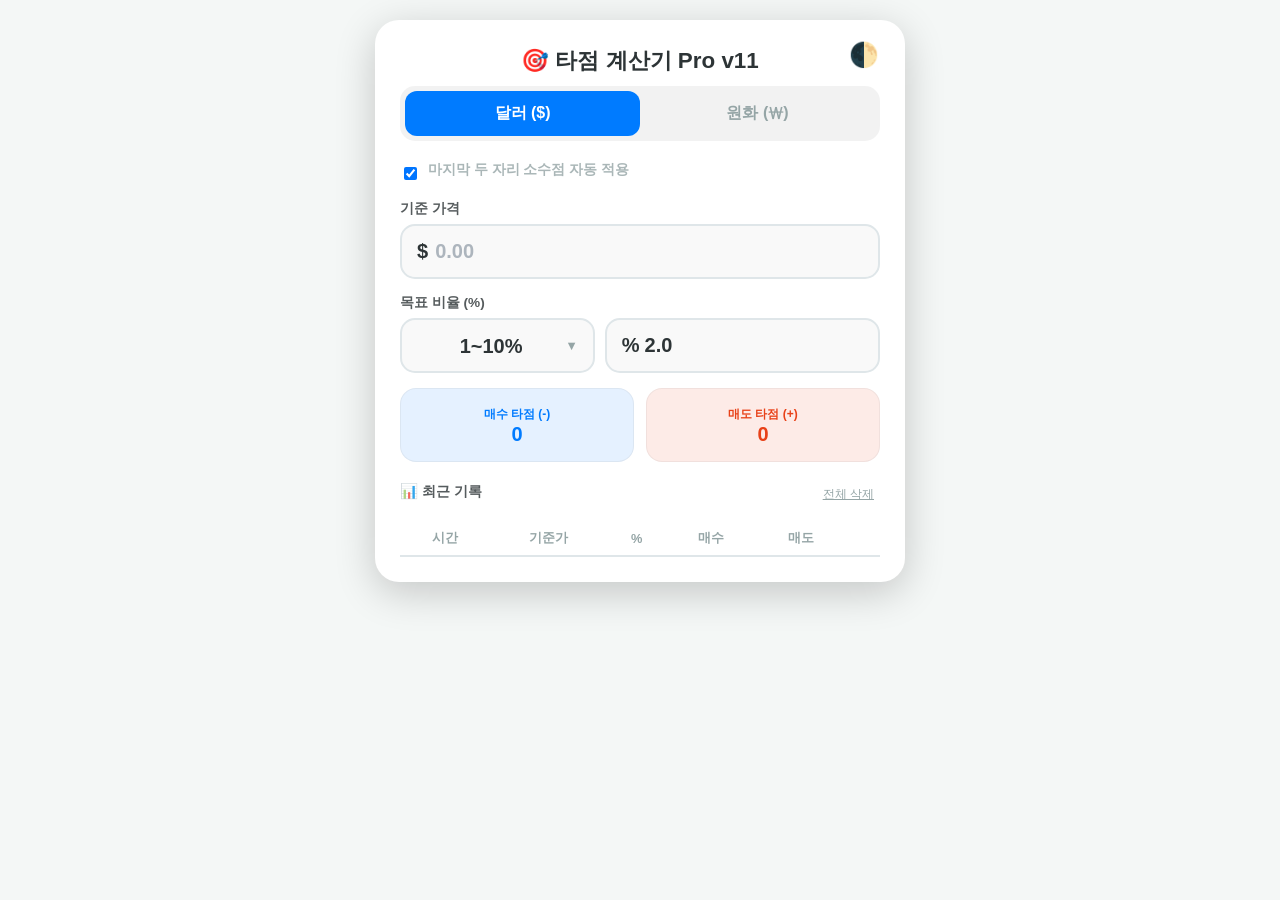
==== index.html @ 5ae85279 "Update and rename calc.html to index.html" ====
<!DOCTYPE html>
<html lang="ko">
<head>
    <meta charset="UTF-8">
    <meta name="viewport" content="width=device-width, initial-scale=1.0">
    <title>주식 타점 계산기</title>
    <style>
        :root {
            --bg: #f4f7f6; --card: #ffffff; --primary: #2d3436; 
            --input-border: #dfe6e9; --buy: #007bff; --sell: #e84118; --gray: #95a5a6;
            --ghost: #adb5bd; --select-bg: #ffffff;
        }
        .dark-mode {
            --bg: #1a1a1a; --card: #2d2d2d; --primary: #ecf0f1; 
            --input-border: #444; --buy: #3498db; --sell: #ff7675; --gray: #888;
            --ghost: #666; --select-bg: #3d3d3d;
        }

        body { font-family: 'Pretendard', sans-serif; background: var(--bg); margin: 0; padding: 20px; display: flex; justify-content: center; color: var(--primary); transition: 0.3s; }
        .container { background: var(--card); padding: 25px; border-radius: 24px; box-shadow: 0 10px 40px rgba(0,0,0,0.2); width: 100%; max-width: 480px; position: relative; }
        
        .theme-switch { position: absolute; top: 20px; right: 20px; cursor: pointer; font-size: 1.5rem; background: none; border: none; z-index: 10; }
        h2 { text-align: center; margin: 0 0 10px 0; font-size: 1.4rem; }
        
        .currency-toggle { display: flex; background: rgba(128,128,128,0.1); padding: 5px; border-radius: 15px; margin-bottom: 20px; }
        .currency-toggle button { flex: 1; border: none; padding: 12px; border-radius: 12px; cursor: pointer; font-weight: bold; font-size: 1rem; color: var(--gray); background: transparent; }
        .active-usd { background: var(--buy) !important; color: white !important; }
        .active-krw { background: var(--sell) !important; color: white !important; }

        .input-group { margin-bottom: 15px; }
        label { display: block; margin-bottom: 6px; font-weight: 700; font-size: 0.85rem; opacity: 0.8; }
        
        /* 통합 필드 디자인 (커서 클릭 유도) */
        .field-wrapper { display: flex; align-items: center; background: rgba(128,128,128,0.05); border: 2px solid var(--input-border); border-radius: 15px; padding: 0 15px; height: 55px; box-sizing: border-box; cursor: text; transition: 0.2s; }
        .field-wrapper:focus-within { border-color: var(--buy); background: rgba(0,123,255,0.05); }
        
        /* 초정밀 클린 입력창 */
        .clean-input { border: none; background: transparent; outline: none; color: var(--primary); font-family: inherit; font-size: 1.25rem; font-weight: 600; padding: 0; margin: 0; height: 100%; box-sizing: border-box; caret-color: var(--buy); }
        .clean-input[type="number"]::-webkit-outer-spin-button, .clean-input[type="number"]::-webkit-inner-spin-button { -webkit-appearance: none; margin: 0; }
        .clean-input[type="number"] { -moz-appearance: textfield; }
        select.clean-input { cursor: pointer; appearance: none; -webkit-appearance: none; }
        select.clean-input option { background-color: var(--select-bg); color: var(--primary); }

        /* 고스트 텍스트 (입력값과 폰트 속성 동일화) */
        .ghost-text { color: var(--ghost); font-weight: 600; font-size: 1.25rem; pointer-events: none; }
        .option-group { display: flex; align-items: center; gap: 8px; margin-bottom: 15px; font-size: 0.85rem; color: var(--gray); }

        .results { margin-top: 15px; display: grid; grid-template-columns: 1fr 1fr; gap: 12px; }
        .res-box { padding: 15px; border-radius: 16px; text-align: center; border: 1px solid rgba(128,128,128,0.1); }
        .buy-box { background: rgba(0, 123, 255, 0.1); color: var(--buy); }
        .sell-box { background: rgba(232, 65, 24, 0.1); color: var(--sell); }
        .res-value { font-size: 1.25rem; font-weight: 800; display: block; }
        
        .history-table { width: 100%; border-collapse: collapse; font-size: 0.8rem; margin-top: 15px; }
        .history-table th { border-bottom: 2px solid var(--input-border); padding: 8px; color: var(--gray); }
        .history-table td { padding: 10px 4px; border-bottom: 1px solid var(--input-border); text-align: center; }
        .btn-del { color: var(--sell); cursor: pointer; border: none; background: none; font-size: 1.1rem; font-weight: bold;}
    </style>
</head>
<body>

<div class="container">
    <button class="theme-switch" onclick="toggleTheme()">🌓</button>
    <h2>🎯 타점 계산기 Pro v11</h2>
    
    <div class="currency-toggle">
        <button id="btnUSD" class="active-usd" onclick="setCurrency('USD')">달러 ($)</button>
        <button id="btnKRW" onclick="setCurrency('KRW')">원화 (₩)</button>
    </div>

    <div id="usdOption" class="option-group">
        <input type="checkbox" id="autoDecimal" checked onchange="handleInput()">
        <label for="autoDecimal" style="cursor:pointer;">마지막 두 자리 소수점 자동 적용</label>
    </div>

    <div class="input-group">
        <label>기준 가격</label>
        <div class="field-wrapper" onclick="document.getElementById('basePrice').focus()">
            <span id="priceSymbol" style="font-weight:800; margin-right:5px; font-size:1.25rem;">$</span>
            <input type="text" inputmode="decimal" id="basePrice" class="clean-input" style="width: 2px;" oninput="handleInput()" onkeydown="handlePriceKey(event)">
            <span id="ghostText" class="ghost-text">0.00</span>
        </div>
    </div>

    <div class="input-group">
        <label>목표 비율 (%)</label>
        <div style="display: flex; gap: 10px;">
            <div class="field-wrapper" style="flex: 1;">
                <select id="percentSelect" class="clean-input" style="width: 100%; text-align:center;" onchange="syncPercent(this.value)">
                    <option value="">1~10%</option>
                    <script>for(let i=1; i<=10; i++) document.write(`<option value="${i}">${i}%</option>`);</script>
                </select>
                <span style="pointer-events:none; font-size:0.8rem; color:var(--gray);">▼</span>
            </div>
            <div class="field-wrapper" style="flex: 1.5;" onclick="document.getElementById('percentInput').focus()">
                <span style="font-weight:800; margin-right:5px; font-size:1.25rem;">%</span>
                <input type="number" id="percentInput" value="2.0" step="1" class="clean-input" style="width: 100%;" onkeydown="handleEnter(event)">
            </div>
        </div>
    </div>

    <div class="results">
        <div class="res-box buy-box">
            <span style="font-size:0.75rem; font-weight:600;">매수 타점 (-)</span>
            <span id="buyVal" class="res-value">0</span>
        </div>
        <div class="res-box sell-box">
            <span style="font-size:0.75rem; font-weight:600;">매도 타점 (+)</span>
            <span id="sellVal" class="res-value">0</span>
        </div>
    </div>

    <div class="history-section" style="margin-top:20px;">
        <div style="display:flex; justify-content: space-between; align-items:center;">
            <label style="font-weight:700; font-size:0.9rem;">📊 최근 기록</label>
            <button onclick="clearAllHistory()" style="background:none; border:none; color:var(--gray); cursor:pointer; font-size:0.75rem; text-decoration:underline;">전체 삭제</button>
        </div>
        <table class="history-table">
            <thead>
                <tr><th>시간</th><th>기준가</th><th>%</th><th>매수</th><th>매도</th><th></th></tr>
            </thead>
            <tbody id="historyBody"></tbody>
        </table>
    </div>
</div>

<script>
    let currency = 'USD';

    function toggleTheme() { document.body.classList.toggle('dark-mode'); }

    function setCurrency(type) {
        currency = type;
        document.getElementById('btnUSD').className = type === 'USD' ? 'active-usd' : '';
        document.getElementById('btnKRW').className = type === 'KRW' ? 'active-krw' : '';
        document.getElementById('priceSymbol').innerText = type === 'USD' ? '$' : '₩';
        document.getElementById('usdOption').style.display = type === 'USD' ? 'flex' : 'none';
        
        document.getElementById('basePrice').value = '';
        handleInput();
        document.getElementById('basePrice').focus();
    }

    // [핵심] 빈 공간 제거 및 초정밀 너비 조절 로직
    function handleInput() {
        let el = document.getElementById('basePrice');
        let ghostEl = document.getElementById('ghostText');
        let autoDec = document.getElementById('autoDecimal') ? document.getElementById('autoDecimal').checked : false;

        let val = el.value.replace(/[^0-9.]/g, '');
        const dotParts = val.split('.');
        if (dotParts.length > 2) val = dotParts[0] + '.' + dotParts.slice(1).join('');

        if (currency === 'USD' && autoDec) {
            let justNumbers = val.replace(/\./g, '');
            if (!justNumbers) {
                el.value = '';
                ghostEl.textContent = '0.00';
            } else {
                let num = parseInt(justNumbers, 10);
                el.value = (num / 100).toFixed(2);
                ghostEl.textContent = ''; 
            }
        } else {
            el.value = val;
            if (!val) {
                // 비어있을 때는 예시 텍스트(0.00 또는 0) 세팅
                ghostEl.textContent = (currency === 'USD') ? '0.00' : '0';
            } else {
                if (currency === 'KRW') {
                    ghostEl.textContent = val.endsWith('00') ? "" : (val.endsWith('0') ? "0" : "00");
                } else {
                    if (!val.includes('.')) ghostEl.textContent = ".00";
                    else if (val.endsWith('.')) ghostEl.textContent = "00";
                    else if (val.split('.')[1].length === 1) ghostEl.textContent = "0";
                    else ghostEl.textContent = "";
                }
            }
        }
        
        adjustWidth(el);
    }

    function adjustWidth(el) {
        let span = document.getElementById('widthCalcSpan');
        if(!span) {
            span = document.createElement('span');
            span.id = 'widthCalcSpan';
            span.style.visibility = 'hidden';
            span.style.position = 'absolute';
            span.style.whiteSpace = 'pre';
            span.style.fontFamily = "Pretendard, sans-serif";
            span.style.fontSize = "1.25rem";
            span.style.fontWeight = "600";
            document.body.appendChild(span);
        }
        
        if (!el.value) {
            // 값이 없을 땐 입력창 너비를 커서 크기(2px)로 최소화 -> 고스트가 딱 붙음
            el.style.width = '2px';
        } else {
            span.textContent = el.value;
            // 서브픽셀 단위로 너비 정확히 계산하여 간격 및 커서 어긋남 방지
            el.style.width = Math.ceil(span.getBoundingClientRect().width) + 1 + 'px';
        }
    }

    function syncPercent(val) { if(val) { document.getElementById('percentInput').value = val; addHistory(); } }
    function handlePriceKey(e) { if (e.key === 'Enter') document.getElementById('percentInput').focus(); }
    function handleEnter(e) { 
        if (e.key === 'Enter') { 
            addHistory(); 
            const bp = document.getElementById('basePrice');
            bp.focus(); 
            bp.select();
        } 
    }

    function getTickSize(price) {
        if (currency === 'USD') return 0.01;
        if (price < 2000) return 1; if (price < 5000) return 5; if (price < 20000) return 10;
        if (price < 50000) return 50; if (price < 200000) return 100; if (price < 500000) return 500;
        return 1000;
    }

    function addHistory() {
        let val = document.getElementById('basePrice').value;
        if (!val) return;
        
        let price = parseFloat(val);
        const autoDec = document.getElementById('autoDecimal').checked;

        if (currency === 'KRW' && !val.endsWith('00')) {
            price *= (val.endsWith('0') ? 10 : 100);
        }

        const pct = parseFloat(document.getElementById('percentInput').value);
        const tick = getTickSize(price);
        let buyNum = Math.round((price * (1 - pct / 100)) / tick) * tick;
        let sellNum = Math.round((price * (1 + pct / 100)) / tick) * tick;
        
        const format = currency === 'USD' ? { minimumFractionDigits: 2, maximumFractionDigits: 2 } : { maximumFractionDigits: 0 };
        document.getElementById('buyVal').innerText = buyNum.toLocaleString(undefined, format);
        document.getElementById('sellVal').innerText = sellNum.toLocaleString(undefined, format);

        const record = { id: Date.now(), time: new Date().toLocaleTimeString('ko-KR', {hour12:false, hour:'2-digit', minute:'2-digit'}), price, pct, buy: buyNum.toLocaleString(undefined, format), sell: sellNum.toLocaleString(undefined, format), currency };
        let history = JSON.parse(localStorage.getItem('stockHistory') || '[]');
        history.unshift(record);
        if(history.length > 8) history.pop();
        localStorage.setItem('stockHistory', JSON.stringify(history));
        displayHistory();
    }

    function displayHistory() {
        const history = JSON.parse(localStorage.getItem('stockHistory') || '[]');
        document.getElementById('historyBody').innerHTML = history.map(h => `
            <tr>
                <td>${h.time}</td>
                <td>${h.currency==='USD'?'$':'₩'}${h.price.toLocaleString(undefined, h.currency==='USD'?{minimumFractionDigits:2}:{})}</td>
                <td>${h.pct}%</td>
                <td style="font-weight:700; color:var(--buy)">${h.buy}</td>
                <td style="font-weight:700; color:var(--sell)">${h.sell}</td>
                <td><button class="btn-del" onclick="deleteHistory(${h.id})">×</button></td>
            </tr>
        `).join('');
    }

    function deleteHistory(id) {
        let history = JSON.parse(localStorage.getItem('stockHistory') || '[]');
        localStorage.setItem('stockHistory', JSON.stringify(history.filter(h => h.id !== id)));
        displayHistory();
    }

    function clearAllHistory() { if(confirm("기록을 삭제하시겠습니까?")) { localStorage.removeItem('stockHistory'); displayHistory(); } }

    window.onload = () => { displayHistory(); handleInput(); };
    document.querySelectorAll('input').forEach(i => i.addEventListener('focus', function() { this.select(); }));
</script>
</body>
</html>
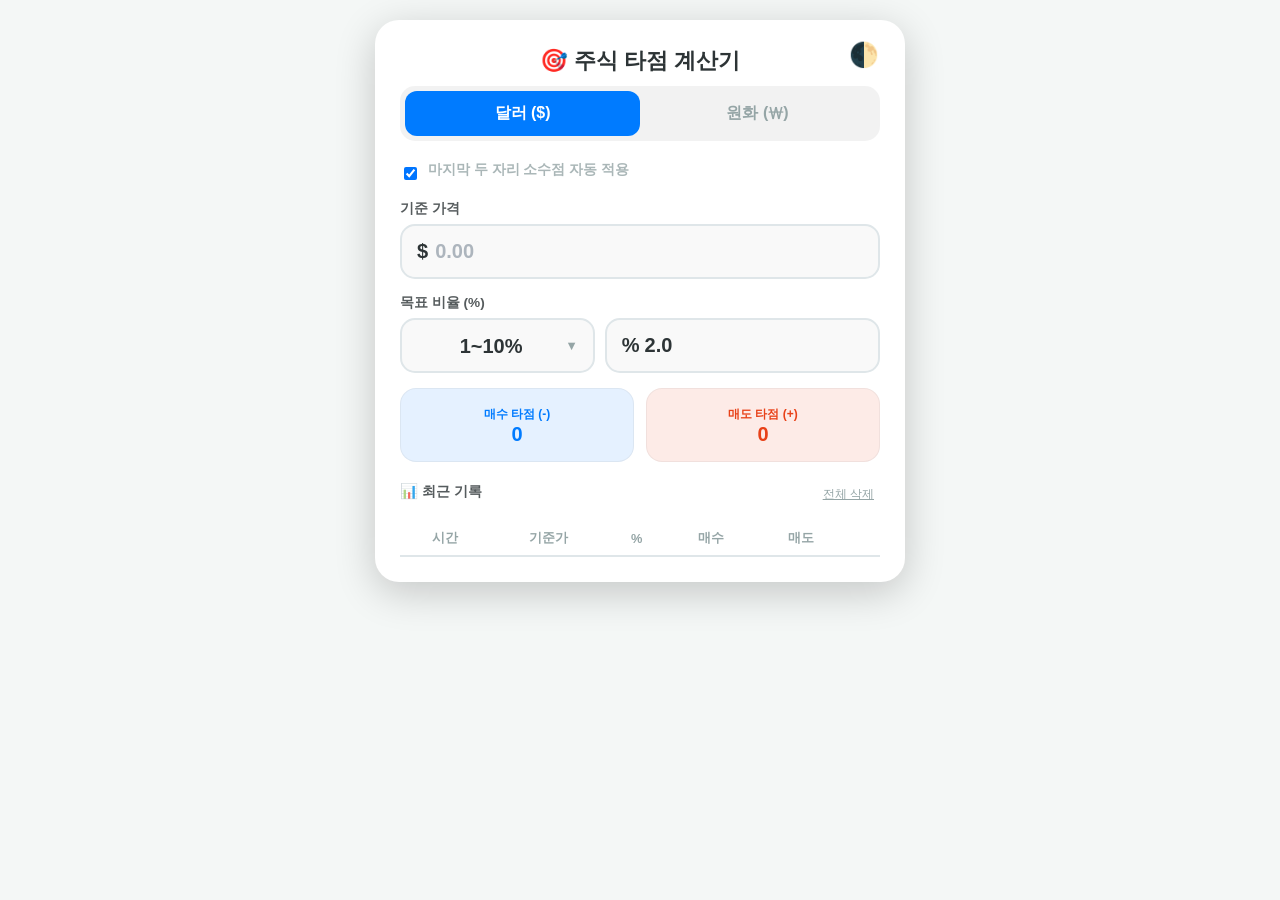
==== commit ad58dba6: "Update index.html" ====
--- a/index.html
+++ b/index.html
@@ -61,7 +61,7 @@
 
 <div class="container">
     <button class="theme-switch" onclick="toggleTheme()">🌓</button>
-    <h2>🎯 타점 계산기 Pro v11</h2>
+    <h2>🎯 주식 타점 계산기 </h2>
     
     <div class="currency-toggle">
         <button id="btnUSD" class="active-usd" onclick="setCurrency('USD')">달러 ($)</button>
@@ -278,3 +278,4 @@
 </script>
 </body>
 </html>
+
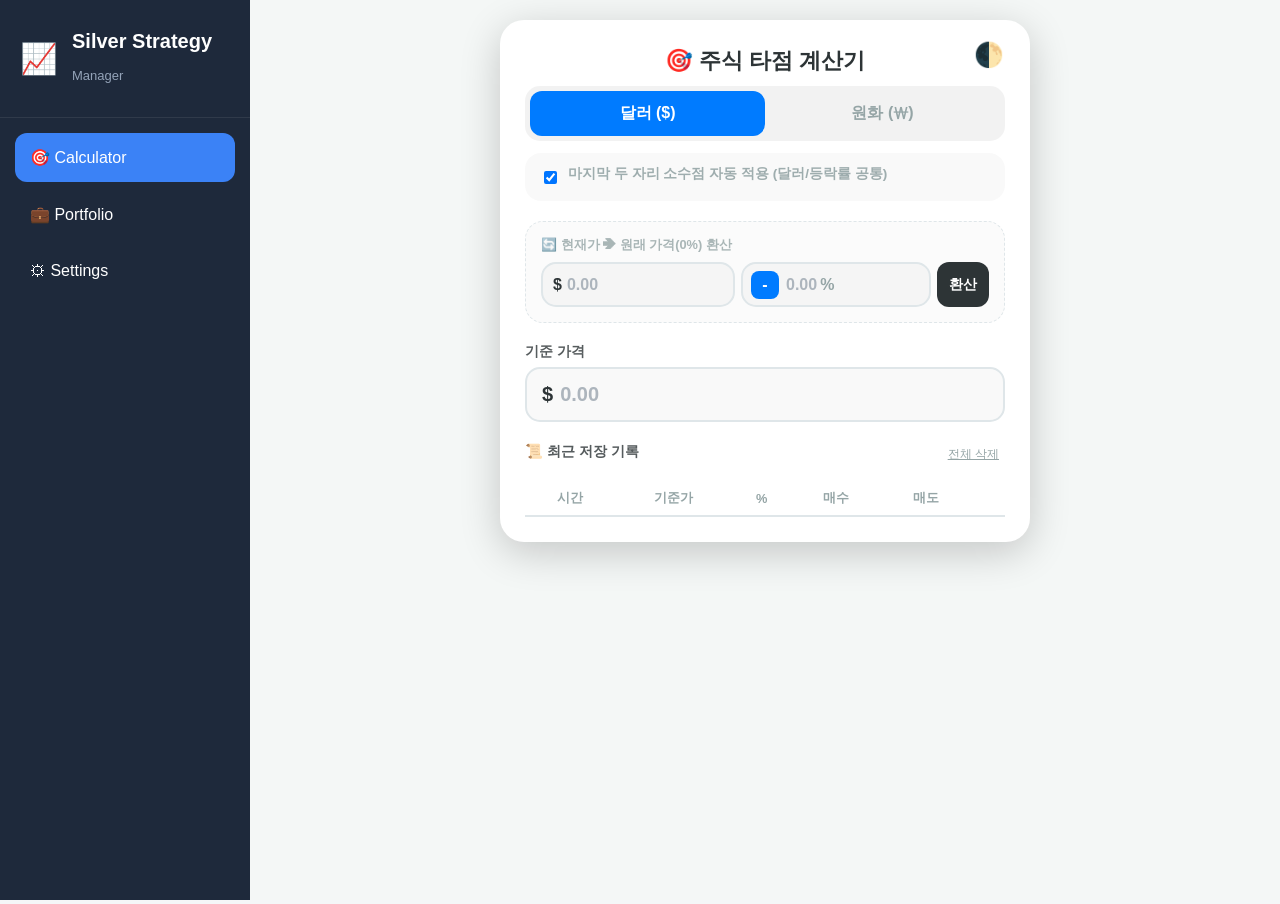
==== commit 5c4bef44: "remove project folder" ====
--- a/index.html
+++ b/index.html
@@ -1,281 +1,65 @@
-<!DOCTYPE html>
-<html lang="ko">
-<head>
-    <meta charset="UTF-8">
-    <meta name="viewport" content="width=device-width, initial-scale=1.0">
-    <title>주식 타점 계산기</title>
-    <style>
-        :root {
-            --bg: #f4f7f6; --card: #ffffff; --primary: #2d3436; 
-            --input-border: #dfe6e9; --buy: #007bff; --sell: #e84118; --gray: #95a5a6;
-            --ghost: #adb5bd; --select-bg: #ffffff;
-        }
-        .dark-mode {
-            --bg: #1a1a1a; --card: #2d2d2d; --primary: #ecf0f1; 
-            --input-border: #444; --buy: #3498db; --sell: #ff7675; --gray: #888;
-            --ghost: #666; --select-bg: #3d3d3d;
-        }
-
-        body { font-family: 'Pretendard', sans-serif; background: var(--bg); margin: 0; padding: 20px; display: flex; justify-content: center; color: var(--primary); transition: 0.3s; }
-        .container { background: var(--card); padding: 25px; border-radius: 24px; box-shadow: 0 10px 40px rgba(0,0,0,0.2); width: 100%; max-width: 480px; position: relative; }
-        
-        .theme-switch { position: absolute; top: 20px; right: 20px; cursor: pointer; font-size: 1.5rem; background: none; border: none; z-index: 10; }
-        h2 { text-align: center; margin: 0 0 10px 0; font-size: 1.4rem; }
-        
-        .currency-toggle { display: flex; background: rgba(128,128,128,0.1); padding: 5px; border-radius: 15px; margin-bottom: 20px; }
-        .currency-toggle button { flex: 1; border: none; padding: 12px; border-radius: 12px; cursor: pointer; font-weight: bold; font-size: 1rem; color: var(--gray); background: transparent; }
-        .active-usd { background: var(--buy) !important; color: white !important; }
-        .active-krw { background: var(--sell) !important; color: white !important; }
-
-        .input-group { margin-bottom: 15px; }
-        label { display: block; margin-bottom: 6px; font-weight: 700; font-size: 0.85rem; opacity: 0.8; }
-        
-        /* 통합 필드 디자인 (커서 클릭 유도) */
-        .field-wrapper { display: flex; align-items: center; background: rgba(128,128,128,0.05); border: 2px solid var(--input-border); border-radius: 15px; padding: 0 15px; height: 55px; box-sizing: border-box; cursor: text; transition: 0.2s; }
-        .field-wrapper:focus-within { border-color: var(--buy); background: rgba(0,123,255,0.05); }
-        
-        /* 초정밀 클린 입력창 */
-        .clean-input { border: none; background: transparent; outline: none; color: var(--primary); font-family: inherit; font-size: 1.25rem; font-weight: 600; padding: 0; margin: 0; height: 100%; box-sizing: border-box; caret-color: var(--buy); }
-        .clean-input[type="number"]::-webkit-outer-spin-button, .clean-input[type="number"]::-webkit-inner-spin-button { -webkit-appearance: none; margin: 0; }
-        .clean-input[type="number"] { -moz-appearance: textfield; }
-        select.clean-input { cursor: pointer; appearance: none; -webkit-appearance: none; }
-        select.clean-input option { background-color: var(--select-bg); color: var(--primary); }
-
-        /* 고스트 텍스트 (입력값과 폰트 속성 동일화) */
-        .ghost-text { color: var(--ghost); font-weight: 600; font-size: 1.25rem; pointer-events: none; }
-        .option-group { display: flex; align-items: center; gap: 8px; margin-bottom: 15px; font-size: 0.85rem; color: var(--gray); }
-
-        .results { margin-top: 15px; display: grid; grid-template-columns: 1fr 1fr; gap: 12px; }
-        .res-box { padding: 15px; border-radius: 16px; text-align: center; border: 1px solid rgba(128,128,128,0.1); }
-        .buy-box { background: rgba(0, 123, 255, 0.1); color: var(--buy); }
-        .sell-box { background: rgba(232, 65, 24, 0.1); color: var(--sell); }
-        .res-value { font-size: 1.25rem; font-weight: 800; display: block; }
-        
-        .history-table { width: 100%; border-collapse: collapse; font-size: 0.8rem; margin-top: 15px; }
-        .history-table th { border-bottom: 2px solid var(--input-border); padding: 8px; color: var(--gray); }
-        .history-table td { padding: 10px 4px; border-bottom: 1px solid var(--input-border); text-align: center; }
-        .btn-del { color: var(--sell); cursor: pointer; border: none; background: none; font-size: 1.1rem; font-weight: bold;}
-    </style>
-</head>
-<body>
-
-<div class="container">
-    <button class="theme-switch" onclick="toggleTheme()">🌓</button>
-    <h2>🎯 주식 타점 계산기 </h2>
-    
-    <div class="currency-toggle">
-        <button id="btnUSD" class="active-usd" onclick="setCurrency('USD')">달러 ($)</button>
-        <button id="btnKRW" onclick="setCurrency('KRW')">원화 (₩)</button>
-    </div>
-
-    <div id="usdOption" class="option-group">
-        <input type="checkbox" id="autoDecimal" checked onchange="handleInput()">
-        <label for="autoDecimal" style="cursor:pointer;">마지막 두 자리 소수점 자동 적용</label>
-    </div>
-
-    <div class="input-group">
-        <label>기준 가격</label>
-        <div class="field-wrapper" onclick="document.getElementById('basePrice').focus()">
-            <span id="priceSymbol" style="font-weight:800; margin-right:5px; font-size:1.25rem;">$</span>
-            <input type="text" inputmode="decimal" id="basePrice" class="clean-input" style="width: 2px;" oninput="handleInput()" onkeydown="handlePriceKey(event)">
-            <span id="ghostText" class="ghost-text">0.00</span>
-        </div>
-    </div>
-
-    <div class="input-group">
-        <label>목표 비율 (%)</label>
-        <div style="display: flex; gap: 10px;">
-            <div class="field-wrapper" style="flex: 1;">
-                <select id="percentSelect" class="clean-input" style="width: 100%; text-align:center;" onchange="syncPercent(this.value)">
-                    <option value="">1~10%</option>
-                    <script>for(let i=1; i<=10; i++) document.write(`<option value="${i}">${i}%</option>`);</script>
-                </select>
-                <span style="pointer-events:none; font-size:0.8rem; color:var(--gray);">▼</span>
-            </div>
-            <div class="field-wrapper" style="flex: 1.5;" onclick="document.getElementById('percentInput').focus()">
-                <span style="font-weight:800; margin-right:5px; font-size:1.25rem;">%</span>
-                <input type="number" id="percentInput" value="2.0" step="1" class="clean-input" style="width: 100%;" onkeydown="handleEnter(event)">
-            </div>
-        </div>
-    </div>
-
-    <div class="results">
-        <div class="res-box buy-box">
-            <span style="font-size:0.75rem; font-weight:600;">매수 타점 (-)</span>
-            <span id="buyVal" class="res-value">0</span>
-        </div>
-        <div class="res-box sell-box">
-            <span style="font-size:0.75rem; font-weight:600;">매도 타점 (+)</span>
-            <span id="sellVal" class="res-value">0</span>
-        </div>
-    </div>
-
-    <div class="history-section" style="margin-top:20px;">
-        <div style="display:flex; justify-content: space-between; align-items:center;">
-            <label style="font-weight:700; font-size:0.9rem;">📊 최근 기록</label>
-            <button onclick="clearAllHistory()" style="background:none; border:none; color:var(--gray); cursor:pointer; font-size:0.75rem; text-decoration:underline;">전체 삭제</button>
-        </div>
-        <table class="history-table">
-            <thead>
-                <tr><th>시간</th><th>기준가</th><th>%</th><th>매수</th><th>매도</th><th></th></tr>
-            </thead>
-            <tbody id="historyBody"></tbody>
-        </table>
-    </div>
-</div>
-
-<script>
-    let currency = 'USD';
-
-    function toggleTheme() { document.body.classList.toggle('dark-mode'); }
-
-    function setCurrency(type) {
-        currency = type;
-        document.getElementById('btnUSD').className = type === 'USD' ? 'active-usd' : '';
-        document.getElementById('btnKRW').className = type === 'KRW' ? 'active-krw' : '';
-        document.getElementById('priceSymbol').innerText = type === 'USD' ? '$' : '₩';
-        document.getElementById('usdOption').style.display = type === 'USD' ? 'flex' : 'none';
-        
-        document.getElementById('basePrice').value = '';
-        handleInput();
-        document.getElementById('basePrice').focus();
-    }
-
-    // [핵심] 빈 공간 제거 및 초정밀 너비 조절 로직
-    function handleInput() {
-        let el = document.getElementById('basePrice');
-        let ghostEl = document.getElementById('ghostText');
-        let autoDec = document.getElementById('autoDecimal') ? document.getElementById('autoDecimal').checked : false;
-
-        let val = el.value.replace(/[^0-9.]/g, '');
-        const dotParts = val.split('.');
-        if (dotParts.length > 2) val = dotParts[0] + '.' + dotParts.slice(1).join('');
-
-        if (currency === 'USD' && autoDec) {
-            let justNumbers = val.replace(/\./g, '');
-            if (!justNumbers) {
-                el.value = '';
-                ghostEl.textContent = '0.00';
-            } else {
-                let num = parseInt(justNumbers, 10);
-                el.value = (num / 100).toFixed(2);
-                ghostEl.textContent = ''; 
-            }
-        } else {
-            el.value = val;
-            if (!val) {
-                // 비어있을 때는 예시 텍스트(0.00 또는 0) 세팅
-                ghostEl.textContent = (currency === 'USD') ? '0.00' : '0';
-            } else {
-                if (currency === 'KRW') {
-                    ghostEl.textContent = val.endsWith('00') ? "" : (val.endsWith('0') ? "0" : "00");
-                } else {
-                    if (!val.includes('.')) ghostEl.textContent = ".00";
-                    else if (val.endsWith('.')) ghostEl.textContent = "00";
-                    else if (val.split('.')[1].length === 1) ghostEl.textContent = "0";
-                    else ghostEl.textContent = "";
-                }
-            }
-        }
-        
-        adjustWidth(el);
-    }
-
-    function adjustWidth(el) {
-        let span = document.getElementById('widthCalcSpan');
-        if(!span) {
-            span = document.createElement('span');
-            span.id = 'widthCalcSpan';
-            span.style.visibility = 'hidden';
-            span.style.position = 'absolute';
-            span.style.whiteSpace = 'pre';
-            span.style.fontFamily = "Pretendard, sans-serif";
-            span.style.fontSize = "1.25rem";
-            span.style.fontWeight = "600";
-            document.body.appendChild(span);
-        }
-        
-        if (!el.value) {
-            // 값이 없을 땐 입력창 너비를 커서 크기(2px)로 최소화 -> 고스트가 딱 붙음
-            el.style.width = '2px';
-        } else {
-            span.textContent = el.value;
-            // 서브픽셀 단위로 너비 정확히 계산하여 간격 및 커서 어긋남 방지
-            el.style.width = Math.ceil(span.getBoundingClientRect().width) + 1 + 'px';
-        }
-    }
-
-    function syncPercent(val) { if(val) { document.getElementById('percentInput').value = val; addHistory(); } }
-    function handlePriceKey(e) { if (e.key === 'Enter') document.getElementById('percentInput').focus(); }
-    function handleEnter(e) { 
-        if (e.key === 'Enter') { 
-            addHistory(); 
-            const bp = document.getElementById('basePrice');
-            bp.focus(); 
-            bp.select();
-        } 
-    }
-
-    function getTickSize(price) {
-        if (currency === 'USD') return 0.01;
-        if (price < 2000) return 1; if (price < 5000) return 5; if (price < 20000) return 10;
-        if (price < 50000) return 50; if (price < 200000) return 100; if (price < 500000) return 500;
-        return 1000;
-    }
-
-    function addHistory() {
-        let val = document.getElementById('basePrice').value;
-        if (!val) return;
-        
-        let price = parseFloat(val);
-        const autoDec = document.getElementById('autoDecimal').checked;
-
-        if (currency === 'KRW' && !val.endsWith('00')) {
-            price *= (val.endsWith('0') ? 10 : 100);
-        }
-
-        const pct = parseFloat(document.getElementById('percentInput').value);
-        const tick = getTickSize(price);
-        let buyNum = Math.round((price * (1 - pct / 100)) / tick) * tick;
-        let sellNum = Math.round((price * (1 + pct / 100)) / tick) * tick;
-        
-        const format = currency === 'USD' ? { minimumFractionDigits: 2, maximumFractionDigits: 2 } : { maximumFractionDigits: 0 };
-        document.getElementById('buyVal').innerText = buyNum.toLocaleString(undefined, format);
-        document.getElementById('sellVal').innerText = sellNum.toLocaleString(undefined, format);
-
-        const record = { id: Date.now(), time: new Date().toLocaleTimeString('ko-KR', {hour12:false, hour:'2-digit', minute:'2-digit'}), price, pct, buy: buyNum.toLocaleString(undefined, format), sell: sellNum.toLocaleString(undefined, format), currency };
-        let history = JSON.parse(localStorage.getItem('stockHistory') || '[]');
-        history.unshift(record);
-        if(history.length > 8) history.pop();
-        localStorage.setItem('stockHistory', JSON.stringify(history));
-        displayHistory();
-    }
-
-    function displayHistory() {
-        const history = JSON.parse(localStorage.getItem('stockHistory') || '[]');
-        document.getElementById('historyBody').innerHTML = history.map(h => `
-            <tr>
-                <td>${h.time}</td>
-                <td>${h.currency==='USD'?'$':'₩'}${h.price.toLocaleString(undefined, h.currency==='USD'?{minimumFractionDigits:2}:{})}</td>
-                <td>${h.pct}%</td>
-                <td style="font-weight:700; color:var(--buy)">${h.buy}</td>
-                <td style="font-weight:700; color:var(--sell)">${h.sell}</td>
-                <td><button class="btn-del" onclick="deleteHistory(${h.id})">×</button></td>
-            </tr>
-        `).join('');
-    }
-
-    function deleteHistory(id) {
-        let history = JSON.parse(localStorage.getItem('stockHistory') || '[]');
-        localStorage.setItem('stockHistory', JSON.stringify(history.filter(h => h.id !== id)));
-        displayHistory();
-    }
-
-    function clearAllHistory() { if(confirm("기록을 삭제하시겠습니까?")) { localStorage.removeItem('stockHistory'); displayHistory(); } }
-
-    window.onload = () => { displayHistory(); handleInput(); };
-    document.querySelectorAll('input').forEach(i => i.addEventListener('focus', function() { this.select(); }));
-</script>
-</body>
-</html>
-
+<!DOCTYPE html>
+<html lang="ko">
+<head>
+    <meta charset="UTF-8">
+    <meta name="viewport" content="width=device-width, initial-scale=1.0">
+
+    <title>Silver Strategy Manager</title>
+
+    <link rel="stylesheet" href="css/style.css">
+</head>
+
+<body>
+
+<div class="layout">
+
+    <aside class="sidebar">
+
+        <div class="logo">
+            📈
+            <div>
+                <h2>Silver Strategy</h2>
+                <span>Manager</span>
+            </div>
+        </div>
+
+        <nav>
+
+            <button class="menu active"
+                    data-page="calculator">
+                🎯
+                Calculator
+            </button>
+
+            <button class="menu"
+                    data-page="portfolio">
+                💼
+                Portfolio
+            </button>
+
+            <button class="menu"
+                    data-page="settings">
+                ⚙
+                Settings
+            </button>
+
+        </nav>
+
+    </aside>
+
+    <main class="content">
+
+        <iframe
+            id="pageFrame"
+            src="pages/calculator.html"
+            frameborder="0">
+        </iframe>
+
+    </main>
+
+</div>
+
+<script src="js/app.js"></script>
+
+</body>
+</html>
--- a/css/style.css
+++ b/css/style.css
@@ -0,0 +1,181 @@
+
+*{
+    margin:0;
+    padding:0;
+    box-sizing:border-box;
+    font-family:Pretendard,sans-serif;
+}
+
+html,
+body{
+    width:100%;
+    height:100%;
+    overflow:hidden;
+    background:#f5f6f8;
+}
+
+.layout{
+    display:flex;
+    width:100vw;
+    height:100vh;
+}
+
+/* ==========================
+   Sidebar
+========================== */
+
+.sidebar{
+    width:250px;
+    background:#1e293b;
+    color:white;
+    display:flex;
+    flex-direction:column;
+    flex-shrink:0;
+}
+
+.logo{
+    padding:30px 20px;
+    border-bottom:1px solid rgba(255,255,255,.08);
+
+    display:flex;
+    gap:15px;
+    align-items:center;
+
+    font-size:30px;
+}
+
+.logo h2{
+    font-size:20px;
+    font-weight:700;
+}
+
+.logo span{
+    color:#94a3b8;
+    font-size:13px;
+}
+
+nav{
+    display:flex;
+    flex-direction:column;
+    padding:15px;
+    gap:8px;
+}
+
+.menu{
+
+    border:none;
+    background:none;
+
+    color:white;
+
+    padding:15px;
+
+    border-radius:12px;
+
+    text-align:left;
+
+    cursor:pointer;
+
+    font-size:16px;
+
+    transition:.2s;
+}
+
+.menu:hover{
+
+    background:#334155;
+
+}
+
+.menu.active{
+
+    background:#3b82f6;
+
+}
+
+/* ==========================
+   Main
+========================== */
+
+.content{
+
+    flex:1;
+
+    background:white;
+
+}
+
+#pageFrame{
+
+    width:100%;
+
+    height:100%;
+
+    border:none;
+
+    background:white;
+
+}
+
+#positionForm{
+
+    background:white;
+
+    padding:20px;
+
+    border:1px solid #ddd;
+
+    border-radius:10px;
+
+    margin-top:20px;
+
+}
+
+#positionForm input,
+#positionForm textarea{
+
+    width:100%;
+
+    padding:10px;
+
+}
+
+#savePositionBtn{
+
+    padding:12px 20px;
+
+    background:#2563eb;
+
+    color:white;
+
+    border:none;
+
+    border-radius:8px;
+
+    cursor:pointer;
+
+}
+
+.trade-item{
+
+    padding:8px 0;
+
+    border-bottom:1px solid #eee;
+
+    font-size:14px;
+
+}
+
+.position-card{
+
+    transition:.2s;
+
+}
+
+.position-card:hover{
+
+    transform:translateY(-2px);
+
+    box-shadow:0 8px 18px rgba(0,0,0,.12);
+
+}
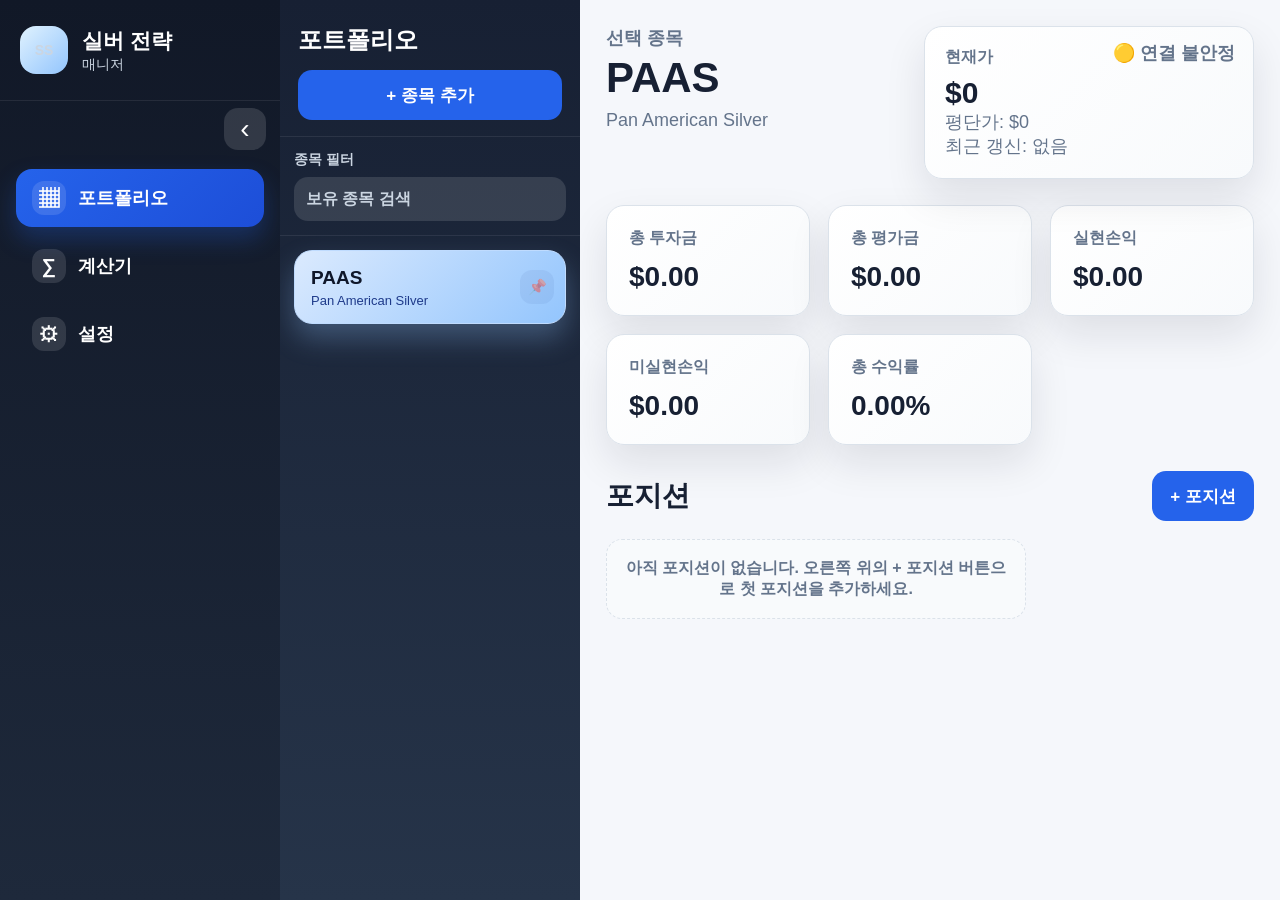
==== commit 1c7c538c: "1.0가동" ====
--- a/index.html
+++ b/index.html
@@ -11,55 +11,58 @@
 
 <body>
 
-<div class="layout">
+<div class="layout" id="appLayout">
 
-    <aside class="sidebar">
+    <aside class="sidebar app-sidebar" id="appSidebar">
 
         <div class="logo">
-            📈
-            <div>
-                <h2>Silver Strategy</h2>
-                <span>Manager</span>
+            <span class="logo-mark">SS</span>
+            <div class="logo-text">
+                <h2>실버 전략</h2>
+                <span>매니저</span>
             </div>
         </div>
 
+        <button
+            id="sidebarToggle"
+            class="sidebar-toggle"
+            type="button"
+            aria-label="좌측 메뉴 접기">
+            ‹
+        </button>
+
         <nav>
-
-            <button class="menu active"
-                    data-page="calculator">
-                🎯
-                Calculator
+            <button class="menu active" data-page="portfolio">
+                <span class="menu-icon">▦</span>
+                <span class="menu-label">포트폴리오</span>
             </button>
 
-            <button class="menu"
-                    data-page="portfolio">
-                💼
-                Portfolio
+            <button class="menu" data-page="calculator">
+                <span class="menu-icon">∑</span>
+                <span class="menu-label">계산기</span>
             </button>
 
-            <button class="menu"
-                    data-page="settings">
-                ⚙
-                Settings
+            <button class="menu" data-page="settings">
+                <span class="menu-icon">⚙</span>
+                <span class="menu-label">설정</span>
             </button>
-
         </nav>
 
     </aside>
 
-    <main class="content">
-
+    <main class="content app-content">
         <iframe
             id="pageFrame"
-            src="pages/calculator.html"
-            frameborder="0">
+            src="pages/portfolio.html"
+            title="실버 전략 매니저 화면">
         </iframe>
-
     </main>
 
 </div>
 
+<script src="js/appConfig.js"></script>
+<script src="js/settingsStore.js"></script>
 <script src="js/app.js"></script>
 
 </body>
-</html>+</html>
--- a/css/style.css
+++ b/css/style.css
@@ -1,9 +1,34 @@
+:root{
+    --bg:#f5f7fb;
+    --surface:#ffffff;
+    --surface-soft:#f8fafc;
+    --text:#172033;
+    --muted:#64748b;
+    --line:#dbe2ea;
+    --primary:#2563eb;
+    --primary-dark:#1d4ed8;
+    --success:#15803d;
+    --warning:#a16207;
+    --danger:#dc2626;
+    --shadow:0 18px 40px rgba(15,23,42,.10);
+    --radius:18px;
+}
+
+.dark-mode{
+    --bg:#0f172a;
+    --surface:#162033;
+    --surface-soft:#1e293b;
+    --text:#f8fafc;
+    --muted:#cbd5e1;
+    --line:#334155;
+    --shadow:0 18px 44px rgba(0,0,0,.32);
+}
 
 *{
     margin:0;
     padding:0;
     box-sizing:border-box;
-    font-family:Pretendard,sans-serif;
+    font-family:Pretendard, Arial, sans-serif;
 }
 
 html,
@@ -11,171 +36,1180 @@
     width:100%;
     height:100%;
     overflow:hidden;
-    background:#f5f6f8;
+    background:var(--bg);
+    color:var(--text);
+}
+
+html.scroll-page{
+    height:auto;
+    min-height:100%;
+    overflow:auto;
+}
+
+html.fixed-page{
+    height:100%;
+    overflow:hidden;
+}
+
+button,
+input,
+textarea{
+    font:inherit;
+}
+
+button{
+    cursor:pointer;
+}
+
+button:disabled{
+    cursor:not-allowed;
+    opacity:.7;
 }
 
 .layout{
     display:flex;
     width:100vw;
     height:100vh;
-}
-
-/* ==========================
-   Sidebar
-========================== */
+    background:var(--bg);
+}
 
 .sidebar{
-    width:250px;
-    background:#1e293b;
+    width:280px;
+    background:linear-gradient(180deg,#111827 0%,#1e293b 100%);
     color:white;
     display:flex;
     flex-direction:column;
     flex-shrink:0;
+    position:relative;
+    transition:width .34s cubic-bezier(.2,.8,.2,1);
+    overflow:hidden;
+}
+
+.sidebar-collapsed .app-sidebar{
+    width:88px;
 }
 
 .logo{
-    padding:30px 20px;
+    min-height:96px;
+    padding:26px 20px;
     border-bottom:1px solid rgba(255,255,255,.08);
-
-    display:flex;
-    gap:15px;
+    display:flex;
+    gap:14px;
     align-items:center;
-
+}
+
+.logo-mark{
+    width:48px;
+    height:48px;
+    border-radius:16px;
+    display:grid;
+    place-items:center;
+    background:linear-gradient(135deg,#e0f2fe,#93c5fd);
+    color:#0f172a;
+    font-weight:900;
+    flex:none;
+}
+
+.logo h2{
+    font-size:21px;
+    font-weight:800;
+    white-space:nowrap;
+}
+
+.logo span{
+    color:#cbd5e1;
+    font-size:14px;
+}
+
+.sidebar-collapsed .logo-text,
+.sidebar-collapsed .menu-label{
+    opacity:0;
+    width:0;
+    max-width:0;
+    overflow:hidden;
+    pointer-events:none;
+}
+
+.sidebar-collapsed .logo{
+    justify-content:center;
+    padding-left:14px;
+    padding-right:14px;
+}
+
+.sidebar-collapsed nav{
+    padding-left:14px;
+    padding-right:14px;
+}
+
+.sidebar-collapsed .menu{
+    justify-content:center;
+    padding-left:0;
+    padding-right:0;
+}
+
+.sidebar-toggle{
+    position:absolute;
+    top:108px;
+    right:14px;
+    width:42px;
+    height:42px;
+    border:none;
+    border-radius:14px;
+    color:white;
+    background:rgba(255,255,255,.13);
+    font-size:28px;
+    line-height:1;
+    transition:background .2s ease, transform .2s ease;
+}
+
+.sidebar-toggle:hover{
+    background:rgba(255,255,255,.22);
+}
+
+nav{
+    display:flex;
+    flex-direction:column;
+    padding:68px 16px 16px;
+    gap:10px;
+}
+
+.menu,
+.stock-card,
+.sidebar-action{
+    border:none;
+    color:white;
+    transition:background .2s ease, transform .2s ease, box-shadow .2s ease;
+}
+
+.menu{
+    height:58px;
+    min-height:58px;
+    max-height:58px;
+    display:flex;
+    gap:12px;
+    align-items:center;
+    padding:0 16px;
+    border-radius:16px;
+    background:transparent;
+    font-size:18px;
+    font-weight:800;
+    text-align:left;
+    overflow:hidden;
+    flex:none;
+}
+
+.menu-icon{
+    width:34px;
+    min-width:34px;
+    max-width:34px;
+    height:34px;
+    min-height:34px;
+    max-height:34px;
+    border-radius:12px;
+    display:grid;
+    place-items:center;
+    background:rgba(255,255,255,.12);
+    flex:none;
+    font-size:20px;
+    line-height:1;
+}
+
+.menu-label{
+    white-space:nowrap;
+    overflow:hidden;
+    text-overflow:clip;
+    line-height:1;
+}
+
+.menu:hover{
+    background:#334155;
+}
+
+.menu.active{
+    background:linear-gradient(135deg,#2563eb,#1d4ed8);
+    box-shadow:0 12px 24px rgba(37,99,235,.28);
+}
+
+.content{
+    flex:1;
+    min-width:0;
+    background:var(--bg);
+    padding:26px;
+    overflow:auto;
+    transition:padding .25s ease;
+}
+
+.app-content{
+    padding:0;
+}
+
+#pageFrame{
+    width:100%;
+    height:100%;
+    border:none;
+    background:var(--bg);
+}
+
+.page-body{
+    min-height:100%;
+    background:var(--bg);
+}
+
+.calculator-body{
+    height:auto;
+    overflow:auto;
+}
+
+.portfolio-body{
+    height:100vh;
+    overflow:hidden;
+}
+
+.page-content{
+    padding:30px;
+}
+
+.portfolio-layout{
+    height:100vh;
+    background:var(--bg);
+}
+
+.portfolio-sidebar{
+    width:300px;
+    background:linear-gradient(180deg,#172033 0%,#263449 100%);
+}
+
+.portfolio-sidebar .header{
+    padding:24px 18px 16px;
+    border-bottom:1px solid rgba(255,255,255,.08);
+}
+
+.portfolio-sidebar h2{
+    margin-bottom:14px;
+    font-size:24px;
+}
+
+.sidebar-action{
+    width:100%;
+    min-height:50px;
+    padding:12px;
+    border-radius:14px;
+    background:#2563eb;
+    font-weight:900;
+    font-size:17px;
+}
+
+.stock-search-panel{
+    margin:14px;
+    padding:14px;
+    border-radius:16px;
+    background:rgba(255,255,255,.08);
+}
+
+.stock-filter{
+    padding:14px;
+    border-bottom:1px solid rgba(255,255,255,.08);
+}
+
+.stock-filter label{
+    display:block;
+    margin-bottom:8px;
+    color:#cbd5e1;
+    font-weight:900;
+    font-size:14px;
+}
+
+.stock-filter input{
+    width:100%;
+    min-height:44px;
+    padding:10px 12px;
+    border:none;
+    border-radius:14px;
+    background:rgba(255,255,255,.12);
+    color:white;
+    font-weight:800;
+}
+
+.stock-filter input::placeholder{
+    color:#cbd5e1;
+}
+
+.stock-search-panel label,
+.stock-search-panel p{
+    color:#e2e8f0;
+    font-weight:800;
+    margin-bottom:8px;
+}
+
+.stock-search-row{
+    display:flex;
+    gap:8px;
+}
+
+.stock-search-row input,
+.manual-stock-fields input,
+.manual-stock-fields textarea{
+    width:100%;
+    min-height:44px;
+    padding:10px;
+    border:1px solid rgba(255,255,255,.18);
+    border-radius:12px;
+    background:white;
+    color:#172033;
+}
+
+.stock-search-row button,
+.stock-result{
+    border:none;
+    border-radius:12px;
+    padding:10px 12px;
+    background:#e0f2fe;
+    color:#0f172a;
+    font-weight:900;
+}
+
+.stock-search-results{
+    display:flex;
+    flex-direction:column;
+    gap:8px;
+    margin:10px 0;
+    max-height:360px;
+    overflow:auto;
+}
+
+.modal-search-results{
+    margin:14px 0;
+}
+
+.stock-result{
+    text-align:left;
+}
+
+.stock-result span,
+.stock-result small{
+    display:block;
+    margin-top:3px;
+}
+
+.manual-stock-fields{
+    display:flex;
+    flex-direction:column;
+    gap:8px;
+    margin-top:12px;
+}
+
+.stock-list{
+    display:flex;
+    flex-direction:column;
+    gap:8px;
+    padding:14px;
+}
+
+.stock-row{
+    position:relative;
+    display:block;
+}
+
+.stock-row.dragging{
+    opacity:.55;
+}
+
+.pin-stock-btn{
+    position:absolute;
+    right:12px;
+    top:50%;
+    transform:translateY(-50%);
+    width:34px;
+    height:34px;
+    min-height:34px;
+    border:none;
+    border-radius:12px;
+    background:rgba(255,255,255,.10);
+    color:#dbeafe;
+    font-weight:900;
+    z-index:2;
+    font-size:15px;
+    opacity:.48;
+}
+
+.pin-stock-btn.pinned{
+    opacity:1;
+    background:rgba(250,204,21,.18);
+    color:#fde68a;
+}
+
+.stock-card{
+    width:100%;
+    min-height:74px;
+    padding:13px 54px 13px 16px;
+    border:1px solid rgba(255,255,255,.10);
+    border-radius:18px;
+    background:rgba(255,255,255,.075);
+    color:white;
+    text-align:left;
+    box-shadow:0 8px 20px rgba(0,0,0,.08);
+    transition:background .2s ease, transform .2s ease, box-shadow .2s ease;
+}
+
+.stock-card strong{
+    display:block;
+    font-size:19px;
+    font-weight:900;
+}
+
+.stock-card span{
+    display:block;
+    margin-top:4px;
+    color:#cbd5e1;
+    font-size:13px;
+    overflow:hidden;
+    text-overflow:ellipsis;
+    white-space:nowrap;
+}
+
+.stock-card:hover,
+.pin-stock-btn:hover{
+    background:#334155;
+}
+
+.stock-card.active{
+    background:linear-gradient(135deg,#dbeafe,#93c5fd);
+    color:#0f172a;
+    border-color:#bfdbfe;
+    box-shadow:0 14px 28px rgba(147,197,253,.30);
+}
+
+.stock-card.active span{
+    color:#1e3a8a;
+}
+
+.stock-card.active + .pin-stock-btn{
+    background:rgba(30,58,138,.13);
+    color:#1e3a8a;
+}
+
+.stock-divider{
+    margin:8px 0 2px;
+    padding-top:12px;
+    border-top:1px solid rgba(255,255,255,.22);
+    color:#cbd5e1;
+    font-size:13px;
+    font-weight:900;
+}
+
+.context-menu{
+    position:fixed;
+    z-index:2200;
+    min-width:150px;
+    padding:8px;
+    border:1px solid var(--line);
+    border-radius:14px;
+    background:var(--surface);
+    box-shadow:0 18px 44px rgba(0,0,0,.18);
+}
+
+.context-menu button{
+    width:100%;
+    min-height:42px;
+    border:none;
+    border-radius:10px;
+    background:transparent;
+    color:var(--danger);
+    font-weight:900;
+    text-align:left;
+    padding:0 12px;
+}
+
+.context-menu button:hover{
+    background:var(--surface-soft);
+}
+
+.portfolio-content{
+    display:flex;
+    flex-direction:column;
+    gap:26px;
+    overflow:auto;
+}
+
+.portfolio-header{
+    display:flex;
+    justify-content:space-between;
+    gap:20px;
+    align-items:stretch;
+}
+
+.eyebrow{
+    color:var(--muted);
+    font-size:15px;
+    font-weight:900;
+}
+
+.portfolio-header h1{
+    font-size:42px;
+    margin:4px 0 8px;
+}
+
+.portfolio-header p{
+    color:var(--muted);
+    font-size:18px;
+}
+
+.price-panel{
+    position:relative;
+    min-width:330px;
+    display:flex;
+    justify-content:space-between;
+    gap:20px;
+    align-items:center;
+    background:linear-gradient(135deg,var(--surface),var(--surface-soft));
+    border:1px solid var(--line);
+    border-radius:var(--radius);
+    padding:20px;
+    box-shadow:var(--shadow);
+}
+
+.price-panel label,
+.form-group label,
+.form-row label{
+    display:block;
+    margin-bottom:8px;
+    font-weight:900;
+    color:var(--muted);
+}
+
+.price-panel strong{
+    display:block;
     font-size:30px;
 }
 
-.logo h2{
-    font-size:20px;
-    font-weight:700;
-}
-
-.logo span{
-    color:#94a3b8;
-    font-size:13px;
-}
-
-nav{
+.api-status{
+    position:absolute;
+    right:18px;
+    top:14px;
+    margin-top:0;
+    font-size:15px;
+    font-weight:900;
+}
+
+.status-ok{ color:var(--success); }
+.status-wait{ color:var(--warning); }
+.status-error{ color:var(--danger); }
+
+.dashboard{
+    display:grid;
+    grid-template-columns:repeat(auto-fit,minmax(190px,1fr));
+    gap:18px;
+}
+
+.dash-card{
+    border:1px solid var(--line);
+    border-radius:var(--radius);
+    padding:22px;
+    background:linear-gradient(135deg,var(--surface),var(--surface-soft));
+    box-shadow:var(--shadow);
+}
+
+.dash-card div{
+    color:var(--muted);
+    font-weight:900;
+    font-size:16px;
+}
+
+.dash-card strong{
+    display:block;
+    margin-top:12px;
+    font-size:28px;
+}
+
+.panel,
+.calculator-card,
+.settings-card{
+    background:linear-gradient(135deg,var(--surface),var(--surface-soft));
+    border:1px solid var(--line);
+    border-radius:var(--radius);
+    padding:24px;
+    box-shadow:var(--shadow);
+}
+
+.form-group{
+    margin-bottom:16px;
+}
+
+.form-group input,
+.form-group textarea,
+.form-row input,
+.form-row textarea,
+.calculator-field input,
+.select-input{
+    width:100%;
+    min-height:52px;
+    padding:13px 14px;
+    border:1px solid var(--line);
+    border-radius:14px;
+    font-size:18px;
+    background:var(--surface);
+    color:var(--text);
+}
+
+.section-title-row{
+    display:flex;
+    justify-content:space-between;
+    gap:16px;
+    align-items:center;
+    margin-bottom:18px;
+}
+
+.section-title-row h2{
+    font-size:28px;
+}
+
+.position-list{
+    display:grid;
+    grid-template-columns:repeat(auto-fit,minmax(320px,420px));
+    gap:20px;
+    align-items:start;
+}
+
+.position-group-title{
+    grid-column:1 / -1;
+    margin:8px 0 0;
+    font-size:21px;
+    color:var(--muted);
+}
+
+.empty-state{
+    padding:18px;
+    border:1px dashed var(--line);
+    border-radius:16px;
+    background:var(--surface-soft);
+    color:var(--muted);
+    text-align:center;
+    font-weight:800;
+}
+
+.empty-state.small{
+    padding:12px;
+    font-size:14px;
+}
+
+.empty-inline{
+    color:var(--muted);
+    font-weight:800;
+}
+
+.position-card{
+    background:
+        linear-gradient(135deg,rgba(255,255,255,.92),rgba(239,246,255,.92)),
+        var(--surface);
+    border:1px solid var(--line);
+    border-radius:24px;
+    padding:24px;
+    box-shadow:0 18px 42px rgba(15,23,42,.12);
+}
+
+.dark-mode .position-card{
+    background:linear-gradient(135deg,#172033,#1e293b);
+}
+
+.position-title{
+    display:flex;
+    justify-content:space-between;
+    gap:14px;
+    align-items:flex-start;
+    margin-bottom:20px;
+}
+
+.position-title strong{
+    display:block;
+    font-size:30px;
+}
+
+.position-kicker{
+    color:var(--muted);
+    font-weight:900;
+}
+
+.status-badge{
+    display:inline-flex;
+    align-items:center;
+    min-height:34px;
+    padding:6px 12px;
+    border-radius:999px;
+    font-size:15px;
+    color:white;
+    font-weight:900;
+}
+
+.status-open{ background:#15803d; }
+.status-partial{ background:#a16207; }
+.status-closed{ background:#475569; }
+
+.position-grid{
+    display:grid;
+    grid-template-columns:1fr;
+    gap:10px;
+    margin-bottom:16px;
+}
+
+.info-item{
+    display:flex;
+    justify-content:space-between;
+    gap:12px;
+    align-items:center;
+    padding:12px 0;
+    border-bottom:1px solid var(--line);
+}
+
+.info-item.highlight{
+    padding:14px;
+    border:1px solid var(--line);
+    border-radius:16px;
+    background:rgba(37,99,235,.08);
+}
+
+.info-label{
+    color:var(--muted);
+    font-size:16px;
+    font-weight:900;
+}
+
+.info-value{
+    font-weight:900;
+    font-size:19px;
+    text-align:right;
+}
+
+.position-more{
+    margin-top:8px;
+}
+
+.position-more summary{
+    min-height:46px;
+    display:flex;
+    align-items:center;
+    padding:0 14px;
+    border-radius:14px;
+    background:var(--surface-soft);
+    color:var(--text);
+    font-weight:900;
+    cursor:pointer;
+}
+
+.position-more-body{
+    padding-top:12px;
+}
+
+.position-memo{
+    margin:12px 0;
+    padding:14px;
+    border-radius:16px;
+    background:var(--surface-soft);
+    color:var(--text);
+    white-space:pre-wrap;
+}
+
+.tag-list{
+    display:flex;
+    justify-content:space-between;
+    gap:12px;
+    padding:12px 0;
+}
+
+.tag-chip{
+    display:inline-flex;
+    padding:5px 9px;
+    border-radius:999px;
+    background:#dbeafe;
+    color:#1e3a8a;
+    font-weight:900;
+}
+
+.position-actions,
+.trade-actions{
+    display:flex;
+    flex-wrap:wrap;
+    gap:10px;
+    margin-top:18px;
+}
+
+.position-actions button,
+.trade-actions button,
+.btn-primary,
+.btn-secondary,
+.table-action{
+    min-height:50px;
+    border:none;
+    border-radius:14px;
+    padding:12px 18px;
+    font-size:17px;
+    font-weight:900;
+}
+
+.sellBtn{
+    background:#15803d;
+    color:white;
+}
+
+.editPositionBtn,
+.editTradeBtn,
+.btn-primary{
+    background:#2563eb;
+    color:white;
+}
+
+.clonePositionBtn{
+    background:#7c3aed;
+    color:white;
+}
+
+.deletePositionBtn,
+.deleteTradeBtn{
+    background:#dc2626;
+    color:white;
+}
+
+.btn-secondary{
+    background:#e5e7eb;
+    color:#172033;
+}
+
+.trade-list{
+    margin-top:14px;
+    padding-top:8px;
+    border-top:1px solid var(--line);
+}
+
+.trade-item{
+    display:flex;
+    justify-content:space-between;
+    gap:16px;
+    align-items:center;
+    padding:14px 0;
+    border-bottom:1px solid var(--line);
+}
+
+.trade-item span{
+    display:inline-block;
+    margin:4px 12px 4px 0;
+    color:var(--muted);
+}
+
+.modal{
+    position:fixed;
+    inset:0;
+    background:rgba(15,23,42,.56);
+    display:none;
+    justify-content:center;
+    align-items:center;
+    z-index:1000;
+    padding:20px;
+}
+
+.modal-content{
+    width:540px;
+    max-width:100%;
+    background:var(--surface);
+    border-radius:24px;
+    padding:26px;
+    box-shadow:0 24px 70px rgba(0,0,0,.32);
+}
+
+.stock-modal-content{
+    width:720px;
+}
+
+.modal-content h2{
+    margin-bottom:20px;
+}
+
+.form-row{
+    margin-bottom:18px;
+}
+
+.button-row{
+    display:flex;
+    justify-content:flex-end;
+    gap:10px;
+    margin-top:20px;
+}
+
+.button-row.compact{
+    margin-top:4px;
+}
+
+.calculator-page{
+    min-height:100vh;
+    padding:30px;
+    display:flex;
+    justify-content:center;
+}
+
+.calculator-shell{
+    width:100%;
+    max-width:820px;
     display:flex;
     flex-direction:column;
-    padding:15px;
+    gap:20px;
+}
+
+.calculator-header h1,
+.settings-hero h1{
+    font-size:36px;
+    margin-bottom:8px;
+}
+
+.calculator-header p,
+.settings-hero p,
+.helper-text,
+.settings-card p{
+    color:var(--muted);
+    font-size:17px;
+}
+
+.calculator-card h2,
+.settings-card h2{
+    font-size:24px;
+    margin-bottom:16px;
+}
+
+.calculator-grid,
+.settings-grid{
+    display:grid;
+    grid-template-columns:repeat(2,minmax(0,1fr));
+    gap:18px;
+}
+
+.calculator-field{
+    display:flex;
+    flex-direction:column;
     gap:8px;
 }
 
-.menu{
-
+.calculator-field label{
+    color:var(--muted);
+    font-weight:900;
+}
+
+.percent-input-wrap{
+    position:relative;
+}
+
+.percent-input-wrap input{
+    padding-right:42px;
+}
+
+.percent-input-wrap::after{
+    content:"%";
+    position:absolute;
+    right:16px;
+    top:50%;
+    transform:translateY(-50%);
+    color:var(--muted);
+    font-weight:900;
+}
+
+.segmented-control{
+    display:grid;
+    grid-template-columns:1fr 1fr;
+    gap:8px;
+    padding:8px;
+    background:var(--surface-soft);
+    border-radius:16px;
+}
+
+.segmented-control button,
+.sign-control button{
+    min-height:50px;
+    border:none;
+    border-radius:14px;
+    font-weight:900;
+    background:transparent;
+    color:var(--muted);
+}
+
+.segmented-control button.active{
+    background:#2563eb;
+    color:white;
+}
+
+.sign-control{
+    display:grid;
+    grid-template-columns:54px 1fr;
+    gap:10px;
+}
+
+.sign-control button{
+    background:#15803d;
+    color:white;
+}
+
+.sign-control button.positive{
+    background:#dc2626;
+}
+
+.option-line,
+.switch-row{
+    display:flex;
+    gap:12px;
+    align-items:center;
+    margin-top:14px;
+    font-weight:900;
+}
+
+.switch-row{
+    justify-content:space-between;
+}
+
+.switch-row small{
+    display:block;
+    color:var(--muted);
+    margin-top:4px;
+}
+
+.switch-row input{
+    width:28px;
+    height:28px;
+}
+
+.calculator-actions,
+.settings-actions{
+    display:flex;
+    gap:12px;
+    flex-wrap:wrap;
+    margin-top:18px;
+    align-items:center;
+}
+
+.target-table,
+.history-table{
+    width:100%;
+    border-collapse:collapse;
+    font-size:16px;
+}
+
+.target-table th,
+.target-table td,
+.history-table th,
+.history-table td{
+    padding:13px 8px;
+    border-bottom:1px solid var(--line);
+    text-align:center;
+}
+
+.buy-text{
+    color:#2563eb;
+    font-weight:900;
+}
+
+.sell-text{
+    color:#dc2626;
+    font-weight:900;
+}
+
+.danger-link{
     border:none;
     background:none;
-
+    color:#dc2626;
+    font-weight:900;
+    font-size:16px;
+}
+
+.settings-hero{
+    margin-bottom:22px;
+}
+
+.save-state{
+    color:var(--success);
+    font-weight:900;
+}
+
+.visually-hidden{
+    position:absolute;
+    width:1px;
+    height:1px;
+    overflow:hidden;
+    clip:rect(0 0 0 0);
+}
+
+.app-toast{
+    position:fixed;
+    right:24px;
+    bottom:24px;
+    z-index:2000;
+    min-width:190px;
+    padding:14px 18px;
+    border-radius:16px;
+    background:#172033;
     color:white;
-
-    padding:15px;
-
-    border-radius:12px;
-
-    text-align:left;
-
-    cursor:pointer;
-
-    font-size:16px;
-
-    transition:.2s;
-}
-
-.menu:hover{
-
-    background:#334155;
-
-}
-
-.menu.active{
-
-    background:#3b82f6;
-
-}
-
-/* ==========================
-   Main
-========================== */
-
-.content{
-
-    flex:1;
-
-    background:white;
-
-}
-
-#pageFrame{
-
-    width:100%;
-
-    height:100%;
-
-    border:none;
-
-    background:white;
-
-}
-
-#positionForm{
-
-    background:white;
-
-    padding:20px;
-
-    border:1px solid #ddd;
-
-    border-radius:10px;
-
-    margin-top:20px;
-
-}
-
-#positionForm input,
-#positionForm textarea{
-
-    width:100%;
-
-    padding:10px;
-
-}
-
-#savePositionBtn{
-
-    padding:12px 20px;
-
-    background:#2563eb;
-
-    color:white;
-
-    border:none;
-
-    border-radius:8px;
-
-    cursor:pointer;
-
-}
-
-.trade-item{
-
-    padding:8px 0;
-
-    border-bottom:1px solid #eee;
-
-    font-size:14px;
-
-}
-
-.position-card{
-
-    transition:.2s;
-
-}
-
-.position-card:hover{
-
-    transform:translateY(-2px);
-
-    box-shadow:0 8px 18px rgba(0,0,0,.12);
-
-}+    font-weight:900;
+    box-shadow:0 18px 40px rgba(0,0,0,.24);
+    opacity:0;
+    transform:translateY(14px);
+    pointer-events:none;
+    transition:opacity .22s ease, transform .22s ease;
+}
+
+.app-toast.show{
+    opacity:1;
+    transform:translateY(0);
+}
+
+@media (max-width: 900px){
+    .layout{
+        flex-direction:column;
+    }
+
+    .sidebar,
+    .portfolio-sidebar{
+        width:100%;
+        height:auto;
+    }
+
+    .sidebar-collapsed .app-sidebar{
+        width:100%;
+    }
+
+    .logo{
+        min-height:74px;
+    }
+
+    .sidebar-toggle{
+        top:18px;
+    }
+
+    nav,
+    .stock-list{
+        flex-direction:row;
+        overflow:auto;
+        padding:14px;
+    }
+
+    .stock-row{
+        min-width:170px;
+    }
+
+    .content{
+        padding:18px;
+    }
+
+    .portfolio-header,
+    .trade-item{
+        flex-direction:column;
+        align-items:stretch;
+    }
+
+    .price-panel{
+        min-width:0;
+        flex-direction:column;
+        align-items:stretch;
+    }
+
+    .position-list{
+        grid-template-columns:1fr;
+    }
+
+    .calculator-grid,
+    .settings-grid{
+        grid-template-columns:1fr;
+    }
+}
